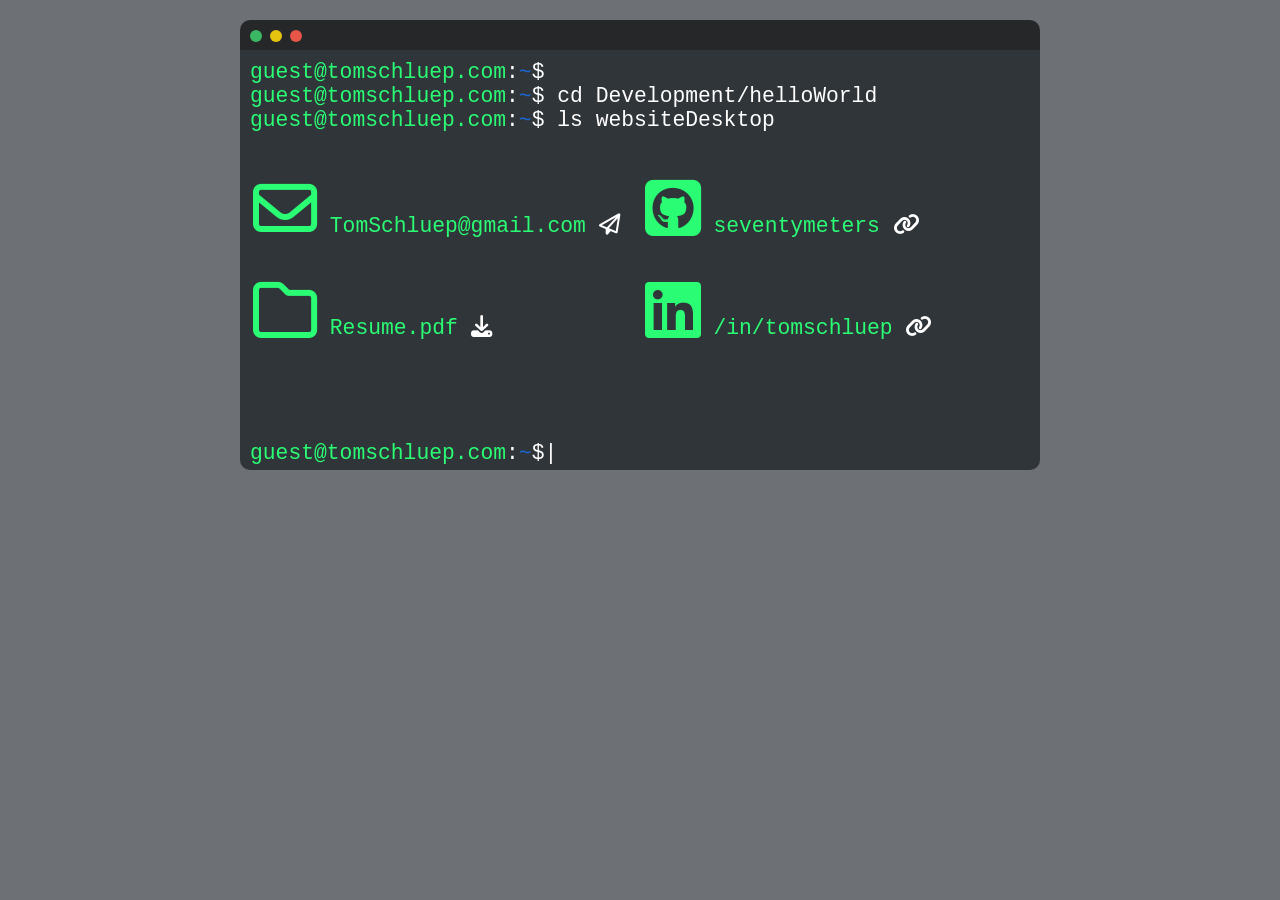
==== index.html @ 7afd0725 "Website 2.0 Some simple front-end code for my personal website.  I may add some animations to the te" ====
<!DOCTYPE html>
<html lang="en" >
<head>
  <meta charset="UTF-8">
  <title>CodePen - siteTerminal</title>
  
<meta name="viewport" content="width=device-width, initial-scale=1"><link rel='stylesheet' href='https://cdnjs.cloudflare.com/ajax/libs/font-awesome/6.2.1/css/all.min.css'><link rel="stylesheet" href="./style.css">

</head>
<body>
<!-- partial:index.partial.html -->
<div id="wrapper">
  <div class="terminal-window">
    <header>
      <div class="button green"></div>
      <div class="button yellow"></div>
      <div class="button red"></div>
      <span class="greeting" style="color:white"> TomSchluep.com </span>
    </header>
    <section class="terminal">
      <div class="history">
      </div>
      guest<span class="smallprompt">@tomschluep.com</span><span style="color:white">:</span><span style="color:#1967d2">~</span><span style="color:white">$&nbsp;</span>
      <br>
      guest<span class="smallprompt">@tomschluep.com</span><span style="color:white">:</span><span style="color:#1967d2">~</span><span style="color:white">$&nbsp;<span class="desktopDir">cd Development/helloWorld</span><span class="mobileDir">cd Dev/Hello</span></span>
      <br>
      guest<span class="smallprompt">@tomschluep.com</span><span style="color:white">:</span><span style="color:#1967d2">~</span><span style="color:white">$&nbsp;<span class="desktopDir2">ls websiteDesktop</span><span class="mobileDir2">ls siteMobile</span></span>
      <br>
      <br>
      <table class="table">
        <tr class="foo">
          <td><span class="emailbutton"><a href="mailto:tomschluep@gmail.com?subject=Hi%20Tom!" target="_blank"><i class="fa-regular fa-envelope fa-3x"></i></a></span><span class="address">&nbsp;TomSchluep@gmail.com <i class="fa-regular fa-paper-plane"></i></span><span class="EmailMe">&nbsp;Click here to email me </span></td>
          <td class="githubHover"><a href="https://github.com/seventymeters" target="_blank"><i class="fa-brands fa-square-github fa-3x"></i>&nbsp;seventymeters <i class="fa-solid fa-link"></i></a></td>
        </tr>
        <tr class="boo">
          <td class="resumeHover"><a href="https://app.box.com/file/1125163243435?s=ha169jmki8wy6irb2on1g2de7t2uavo7" target="_blank"><i class="fa-regular fa-folder fa-3x"></i>&nbsp;Resume.pdf <i class="fa-solid fa-download"></i></a></td>
          <td class="linkedinHover"><a href="https://linkedin.com/in/tomschluep" target="_blank"><i class="fa-brands fa-linkedin fa-3x"></i>&nbsp;/in/tomschluep <i class="fa-solid fa-link"></i></a> </td>
        </tr>
      </table>
      <div class="bottomPrompt">guest<span class="smallprompt">@tomschluep.com</span><span style="color:white">:</span><span style="color:#1967d2">~</span><span style="color:white">$</span><span style="color:white" class="blinker">|</span>
      </div>
      <span class="prompt"></span><br>

    </section>
  </div>
</div>
</div>
<!-- partial -->
  <script src='//cdnjs.cloudflare.com/ajax/libs/jquery/2.1.3/jquery.min.js'></script>
</body>
</html>
---- style.css ----
#wrapper {
  margin-top: 20px;
}

.greeting {
  display: none;
}

body {
  background: #6d7074;
}

.terminal-window {
  text-align: left;
  width: 800px;
  height: 450px;
  border-radius: 10px;
  margin: auto;
  position: relative;
  overflow: hidden;
}

.terminal-window header {
  background: #252728;
  height: 30px;
  border-radius: 8px 8px 0 0;
  padding-left: 10px;
}

.terminal-window header .button {
  width: 12px;
  height: 12px;
  margin: 10px 4px 0 0;
  display: inline-block;
  border-radius: 8px;
}

.terminal-window header .button.green {
  background: #3bb662;
}

.terminal-window header .button.yellow {
  background: #e5c30f;
}

.terminal-window header .button.red {
  background: #e75448;
}

.terminal-window section.terminal {
  color: #2afc74;
  font-family: Menlo, Monaco, "Consolas", "Courier New", "Courier";
  font-size: 16pt;
  background: #30353a;
  padding: 10px;
  box-sizing: border-box;
  position: absolute;
  width: 100%;
  top: 30px;
  bottom: 0;
  overflow: auto;
}

.terminal {
  min-width: 380px;
}

a {
  color: inherit;
  text-decoration: none;
}

.desktopDir,
.desktopDir2 {
  display: inline;
}

.mobileDir,
.mobileDir2 {
  display: none;
}

.table {
  width: 90%;
}

tr {
  height: 100px;
  position: relative;
}

.fa-link,
.fa-download,
.fa-paper-plane {
  color: white;
}

.emailbutton ~ .EmailMe {
  display: none;
}

.emailbutton:hover {
  color: white;
}

.emailbutton:hover ~ .address {
  display: none;
}

.emailbutton:hover ~ .EmailMe {
  display: inline;
}

.githubHover:hover {
  color: white;
}

.resumeHover:hover {
  color: white;
}

.linkedinHover:hover {
  color: white;
}

.bottomPrompt {
  position: absolute;
  bottom: 0;
  padding-bottom: 5px;
}

.blinker {
  animation: blinker 1s linear infinite;
}

@keyframes blinker {
  50% {
    opacity: 0;
  }
}
/* mobile styling */
@media (max-width: 800px) {
  .greeting {
    display: inline;
  }

  .terminal-window {
    width: 80vw;
    min-width: 80px;
    height: 500px;
  }

  .smallprompt {
    display: none;
  }

  .desktopDir,
.desktopDir2 {
    display: none;
  }

  .mobileDir,
.mobileDir2 {
    display: inline;
  }

  .foo,
.boo {
    font-size: 80%;
  }

  .table {
    column-gap: 20px;
    row-gap: 20px;
  }

  .table td {
    margin: 0 0 25px 0;
  }

  .table tr {
    margin: 0 0 50px 0;
  }

  tr {
    display: flex;
    flex-direction: column;
  }
}
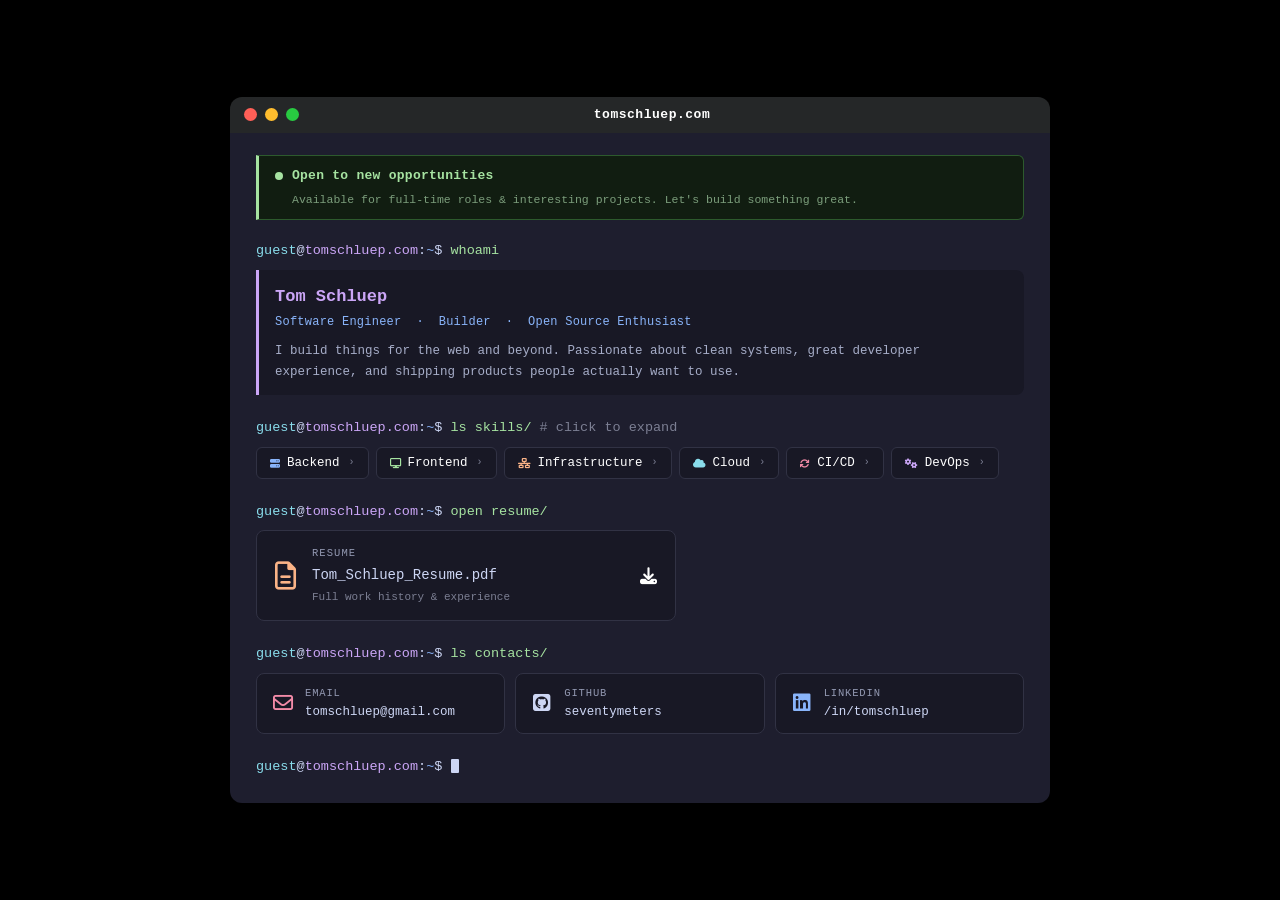
==== commit 76903176: "Website 2.0 - terminal redesign with skills, resume, contacts, and hire me toggle" ====
--- a/index.html
+++ b/index.html
@@ -1,51 +1,233 @@
 <!DOCTYPE html>
-<html lang="en" >
+<html lang="en">
 <head>
   <meta charset="UTF-8">
-  <title>CodePen - siteTerminal</title>
-  
-<meta name="viewport" content="width=device-width, initial-scale=1"><link rel='stylesheet' href='https://cdnjs.cloudflare.com/ajax/libs/font-awesome/6.2.1/css/all.min.css'><link rel="stylesheet" href="./style.css">
-
+  <meta name="viewport" content="width=device-width, initial-scale=1.0">
+  <title>tomschluep.com</title>
+  <link rel="stylesheet" href="https://cdnjs.cloudflare.com/ajax/libs/font-awesome/6.2.1/css/all.min.css">
+  <link rel="stylesheet" href="./style.css">
 </head>
 <body>
-<!-- partial:index.partial.html -->
-<div id="wrapper">
-  <div class="terminal-window">
-    <header>
-      <div class="button green"></div>
-      <div class="button yellow"></div>
-      <div class="button red"></div>
-      <span class="greeting" style="color:white"> TomSchluep.com </span>
-    </header>
-    <section class="terminal">
-      <div class="history">
-      </div>
-      guest<span class="smallprompt">@tomschluep.com</span><span style="color:white">:</span><span style="color:#1967d2">~</span><span style="color:white">$&nbsp;</span>
-      <br>
-      guest<span class="smallprompt">@tomschluep.com</span><span style="color:white">:</span><span style="color:#1967d2">~</span><span style="color:white">$&nbsp;<span class="desktopDir">cd Development/helloWorld</span><span class="mobileDir">cd Dev/Hello</span></span>
-      <br>
-      guest<span class="smallprompt">@tomschluep.com</span><span style="color:white">:</span><span style="color:#1967d2">~</span><span style="color:white">$&nbsp;<span class="desktopDir2">ls websiteDesktop</span><span class="mobileDir2">ls siteMobile</span></span>
-      <br>
-      <br>
-      <table class="table">
-        <tr class="foo">
-          <td><span class="emailbutton"><a href="mailto:tomschluep@gmail.com?subject=Hi%20Tom!" target="_blank"><i class="fa-regular fa-envelope fa-3x"></i></a></span><span class="address">&nbsp;TomSchluep@gmail.com <i class="fa-regular fa-paper-plane"></i></span><span class="EmailMe">&nbsp;Click here to email me </span></td>
-          <td class="githubHover"><a href="https://github.com/seventymeters" target="_blank"><i class="fa-brands fa-square-github fa-3x"></i>&nbsp;seventymeters <i class="fa-solid fa-link"></i></a></td>
-        </tr>
-        <tr class="boo">
-          <td class="resumeHover"><a href="https://app.box.com/file/1125163243435?s=ha169jmki8wy6irb2on1g2de7t2uavo7" target="_blank"><i class="fa-regular fa-folder fa-3x"></i>&nbsp;Resume.pdf <i class="fa-solid fa-download"></i></a></td>
-          <td class="linkedinHover"><a href="https://linkedin.com/in/tomschluep" target="_blank"><i class="fa-brands fa-linkedin fa-3x"></i>&nbsp;/in/tomschluep <i class="fa-solid fa-link"></i></a> </td>
-        </tr>
-      </table>
-      <div class="bottomPrompt">guest<span class="smallprompt">@tomschluep.com</span><span style="color:white">:</span><span style="color:#1967d2">~</span><span style="color:white">$</span><span style="color:white" class="blinker">|</span>
-      </div>
-      <span class="prompt"></span><br>
-
-    </section>
+
+<div class="terminal-window">
+  <div class="titlebar">
+    <div class="dot red"></div>
+    <div class="dot yellow"></div>
+    <div class="dot green"></div>
+    <div class="titlebar-text">tomschluep.com</div>
+  </div>
+
+  <div class="terminal-body">
+
+    <!-- hire me banner -->
+    <div class="hire-banner" id="hireBadge">
+      <div class="hire-banner-top">
+        <span class="hire-dot"></span>
+        <span class="hire-title">Open to new opportunities</span>
+      </div>
+      <div class="hire-banner-sub">Available for full-time roles &amp; interesting projects. Let's build something great.</div>
+    </div>
+
+    <!-- whoami -->
+    <div class="section">
+      <div class="prompt-line">
+        <span class="u">guest</span><span class="prompt-host">@<span class="h">tomschluep.com</span></span>:<span class="p">~</span>$ <span class="cmd">whoami</span>
+      </div>
+      <div class="bio-block">
+        <div class="bio-name">Tom Schluep</div>
+        <div class="bio-role">Software Engineer &nbsp;·&nbsp; Builder &nbsp;·&nbsp; Open Source Enthusiast</div>
+        <div class="bio-desc">I build things for the web and beyond. Passionate about clean systems, great developer experience, and shipping products people actually want to use.</div>
+      </div>
+    </div>
+
+    <!-- skills -->
+    <div class="section">
+      <div class="prompt-line">
+        <span class="u">guest</span><span class="prompt-host">@<span class="h">tomschluep.com</span></span>:<span class="p">~</span>$ <span class="cmd">ls skills/</span> <span class="cmt"># click to expand</span>
+      </div>
+      <div class="skill-categories">
+        <div class="skill-cat" data-cat="backend" onclick="toggle(this)">
+          <i class="fa-solid fa-server cat-icon" style="color:#89b4fa"></i> Backend <span class="arrow">›</span>
+        </div>
+        <div class="skill-cat" data-cat="frontend" onclick="toggle(this)">
+          <i class="fa-solid fa-display cat-icon" style="color:#a6e3a1"></i> Frontend <span class="arrow">›</span>
+        </div>
+        <div class="skill-cat" data-cat="infra" onclick="toggle(this)">
+          <i class="fa-solid fa-network-wired cat-icon" style="color:#fab387"></i> Infrastructure <span class="arrow">›</span>
+        </div>
+        <div class="skill-cat" data-cat="cloud" onclick="toggle(this)">
+          <i class="fa-solid fa-cloud cat-icon" style="color:#89dceb"></i> Cloud <span class="arrow">›</span>
+        </div>
+        <div class="skill-cat" data-cat="cicd" onclick="toggle(this)">
+          <i class="fa-solid fa-arrows-rotate cat-icon" style="color:#f38ba8"></i> CI/CD <span class="arrow">›</span>
+        </div>
+        <div class="skill-cat" data-cat="devops" onclick="toggle(this)">
+          <i class="fa-solid fa-gears cat-icon" style="color:#cba6f7"></i> DevOps <span class="arrow">›</span>
+        </div>
+      </div>
+
+      <div class="skill-detail" id="detail-backend">
+        <div class="detail-label">Backend Engineering</div>
+        <div class="skill-tags">
+          <span class="skill-tag">Node.js</span>
+          <span class="skill-tag">Python</span>
+          <span class="skill-tag">REST APIs</span>
+          <span class="skill-tag">GraphQL</span>
+          <span class="skill-tag">PostgreSQL</span>
+          <span class="skill-tag">MySQL</span>
+          <span class="skill-tag">Redis</span>
+          <span class="skill-tag">RabbitMQ</span>
+          <span class="skill-tag">Express</span>
+          <span class="skill-tag">FastAPI</span>
+          <span class="skill-tag">Microservices</span>
+        </div>
+      </div>
+      <div class="skill-detail" id="detail-frontend">
+        <div class="detail-label">Frontend</div>
+        <div class="skill-tags">
+          <span class="skill-tag">React</span>
+          <span class="skill-tag">TypeScript</span>
+          <span class="skill-tag">JavaScript</span>
+          <span class="skill-tag">HTML / CSS</span>
+          <span class="skill-tag">Tailwind</span>
+          <span class="skill-tag">Next.js</span>
+          <span class="skill-tag">Vite</span>
+          <span class="skill-tag">Webpack</span>
+        </div>
+      </div>
+      <div class="skill-detail" id="detail-infra">
+        <div class="detail-label">Infrastructure</div>
+        <div class="skill-tags">
+          <span class="skill-tag">Ansible</span>
+          <span class="skill-tag">SaltStack</span>
+          <span class="skill-tag">Terraform</span>
+          <span class="skill-tag">Nginx</span>
+          <span class="skill-tag">HAProxy</span>
+          <span class="skill-tag">Linux</span>
+          <span class="skill-tag">Bash</span>
+          <span class="skill-tag">Networking</span>
+          <span class="skill-tag">DNS</span>
+          <span class="skill-tag">TLS / PKI</span>
+        </div>
+      </div>
+      <div class="skill-detail" id="detail-cloud">
+        <div class="detail-label">Cloud</div>
+        <div class="skill-tags">
+          <span class="skill-tag">AWS</span>
+          <span class="skill-tag">EC2 / ECS</span>
+          <span class="skill-tag">S3</span>
+          <span class="skill-tag">Lambda</span>
+          <span class="skill-tag">RDS</span>
+          <span class="skill-tag">CloudFront</span>
+          <span class="skill-tag">IAM</span>
+          <span class="skill-tag">GCP</span>
+          <span class="skill-tag">Cloudflare</span>
+        </div>
+      </div>
+      <div class="skill-detail" id="detail-cicd">
+        <div class="detail-label">CI / CD</div>
+        <div class="skill-tags">
+          <span class="skill-tag">GitHub Actions</span>
+          <span class="skill-tag">Jenkins</span>
+          <span class="skill-tag">CircleCI</span>
+          <span class="skill-tag">ArgoCD</span>
+          <span class="skill-tag">Helm</span>
+          <span class="skill-tag">Semantic Release</span>
+          <span class="skill-tag">GitOps</span>
+        </div>
+      </div>
+      <div class="skill-detail" id="detail-devops">
+        <div class="detail-label">DevOps &amp; Observability</div>
+        <div class="skill-tags">
+          <span class="skill-tag">Docker</span>
+          <span class="skill-tag">Kubernetes</span>
+          <span class="skill-tag">Prometheus</span>
+          <span class="skill-tag">Grafana</span>
+          <span class="skill-tag">ELK Stack</span>
+          <span class="skill-tag">Datadog</span>
+          <span class="skill-tag">PagerDuty</span>
+          <span class="skill-tag">Git</span>
+        </div>
+      </div>
+    </div>
+
+    <!-- resume -->
+    <div class="section">
+      <div class="prompt-line">
+        <span class="u">guest</span><span class="prompt-host">@<span class="h">tomschluep.com</span></span>:<span class="p">~</span>$ <span class="cmd">open resume/</span>
+      </div>
+      <a class="resume-card" id="resumeCard" href="https://app.box.com/file/1125163243435?s=ha169jmki8wy6irb2on1g2de7t2uavo7" target="_blank">
+        <i class="fa-regular fa-file-lines"></i>
+        <div class="resume-text">
+          <div class="rc-label">Resume</div>
+          <div class="rc-name">Tom_Schluep_Resume.pdf</div>
+          <div class="rc-sub">Full work history &amp; experience</div>
+        </div>
+        <i class="fa-solid fa-download dl-icon"></i>
+      </a>
+    </div>
+
+    <!-- contacts -->
+    <div class="section">
+      <div class="prompt-line">
+        <span class="u">guest</span><span class="prompt-host">@<span class="h">tomschluep.com</span></span>:<span class="p">~</span>$ <span class="cmd">ls contacts/</span>
+      </div>
+      <div class="links-row">
+        <a class="link-card email" href="mailto:tomschluep@gmail.com?subject=Hi%20Tom!">
+          <i class="fa-regular fa-envelope"></i>
+          <div>
+            <div class="lc-label">Email</div>
+            <div class="lc-value">tomschluep@gmail.com</div>
+          </div>
+        </a>
+        <a class="link-card github" href="https://github.com/seventymeters" target="_blank">
+          <i class="fa-brands fa-square-github"></i>
+          <div>
+            <div class="lc-label">GitHub</div>
+            <div class="lc-value">seventymeters</div>
+          </div>
+        </a>
+        <a class="link-card linkedin" href="https://linkedin.com/in/tomschluep" target="_blank">
+          <i class="fa-brands fa-linkedin"></i>
+          <div>
+            <div class="lc-label">LinkedIn</div>
+            <div class="lc-value">/in/tomschluep</div>
+          </div>
+        </a>
+      </div>
+    </div>
+
+    <!-- blinking prompt -->
+    <div class="prompt-line last-prompt">
+      <span class="u">guest</span><span class="prompt-host">@<span class="h">tomschluep.com</span></span>:<span class="p">~</span>$ <span class="cursor"></span>
+    </div>
+
   </div>
 </div>
-</div>
-<!-- partial -->
-  <script src='//cdnjs.cloudflare.com/ajax/libs/jquery/2.1.3/jquery.min.js'></script>
+
+<script>
+  // ── Hire me toggle ──────────────────────────────────────────
+  // Set to true when actively looking for work, false to hide.
+  var HIRE_ME = true;
+  // ────────────────────────────────────────────────────────────
+
+  if (HIRE_ME) {
+    document.getElementById('hireBadge').classList.add('visible');
+    document.getElementById('resumeCard').classList.add('hire-glow');
+  }
+
+  function toggle(el) {
+    var cat = el.dataset.cat;
+    var detail = document.getElementById('detail-' + cat);
+    var isActive = el.classList.contains('active');
+    document.querySelectorAll('.skill-cat').forEach(function(c) { c.classList.remove('active'); });
+    document.querySelectorAll('.skill-detail').forEach(function(d) { d.classList.remove('visible'); });
+    if (!isActive) {
+      el.classList.add('active');
+      detail.classList.add('visible');
+    }
+  }
+</script>
+
 </body>
 </html>
--- a/style.css
+++ b/style.css
@@ -1,189 +1,434 @@
-#wrapper {
-  margin-top: 20px;
-}
-
-.greeting {
+* {
+  box-sizing: border-box;
+  margin: 0;
+  padding: 0;
+}
+
+body {
+  background: #000000;
+  font-family: 'Menlo', 'Monaco', 'Consolas', 'Courier New', monospace;
+  min-height: 100vh;
+  display: flex;
+  align-items: center;
+  justify-content: center;
+  padding: 24px 16px;
+}
+
+a {
+  text-decoration: none;
+  color: inherit;
+}
+
+/* ── Terminal window ── */
+.terminal-window {
+  width: 820px;
+  max-width: 100%;
+  border-radius: 12px;
+  overflow: hidden;
+  box-shadow: 0 40px 120px rgba(0, 0, 0, 0.9), 0 0 60px rgba(0, 0, 0, 0.7);
+}
+
+/* ── Titlebar ── */
+.titlebar {
+  background: #252728;
+  height: 36px;
+  display: flex;
+  align-items: center;
+  padding: 0 14px;
+  gap: 8px;
+}
+
+.dot {
+  width: 13px;
+  height: 13px;
+  border-radius: 50%;
+}
+.dot.red    { background: #ff5f57; }
+.dot.yellow { background: #ffbd2e; }
+.dot.green  { background: #28ca41; }
+
+.titlebar-text {
+  flex: 1;
+  text-align: center;
+  color: #ffffff;
+  font-size: 13px;
+  font-weight: 600;
+  letter-spacing: 0.04em;
+  margin-right: 39px; /* balance the dots */
+}
+
+/* ── Terminal body ── */
+.terminal-body {
+  background: #1e1e2e;
+  padding: 22px 26px 26px;
+  color: #cdd6f4;
+  font-size: 13.5px;
+  line-height: 1.6;
+}
+
+/* ── Sections ── */
+.section {
+  margin-bottom: 22px;
+}
+
+/* ── Prompt line ── */
+.prompt-line {
+  margin-bottom: 8px;
+  user-select: none;
+  white-space: nowrap;
+  overflow: hidden;
+  text-overflow: ellipsis;
+}
+
+.last-prompt {
+  margin-bottom: 0;
+}
+
+.u   { color: #89dceb; }
+.h   { color: #cba6f7; }
+.p   { color: #89b4fa; }
+.cmd { color: #a6e3a1; }
+.cmt { color: #7c7f93; }
+
+/* ── Bio block ── */
+.bio-block {
+  background: #181825;
+  border-left: 3px solid #cba6f7;
+  padding: 13px 16px;
+  border-radius: 0 8px 8px 0;
+}
+
+.bio-name {
+  color: #cba6f7;
+  font-size: 17px;
+  font-weight: bold;
+  margin-bottom: 3px;
+}
+
+.bio-role {
+  color: #89b4fa;
+  font-size: 12px;
+  margin-bottom: 9px;
+  letter-spacing: 0.02em;
+}
+
+.bio-desc {
+  color: #a6adc8;
+  font-size: 12.5px;
+  line-height: 1.65;
+}
+
+/* ── Skill categories ── */
+.skill-categories {
+  display: flex;
+  flex-wrap: wrap;
+  gap: 7px;
+}
+
+.skill-cat {
+  background: #181825;
+  border: 1px solid #313244;
+  color: #ffffff;
+  padding: 5px 13px;
+  border-radius: 6px;
+  font-size: 12.5px;
+  cursor: pointer;
+  display: flex;
+  align-items: center;
+  gap: 7px;
+  transition: background 0.15s, border-color 0.15s, color 0.15s;
+  user-select: none;
+}
+
+.skill-cat:hover,
+.skill-cat.active {
+  background: #2a2a3e;
+  border-color: #cba6f7;
+  color: #f5c2e7;
+}
+
+.cat-icon {
+  font-size: 10px;
+}
+
+.arrow {
+  font-size: 10px;
+  color: #7c7f93;
+  transition: transform 0.2s;
+  margin-left: 2px;
+}
+
+.skill-cat.active .arrow {
+  transform: rotate(90deg);
+  color: #f5c2e7;
+}
+
+/* ── Skill detail panel ── */
+.skill-detail {
   display: none;
-}
-
-body {
-  background: #6d7074;
-}
-
-.terminal-window {
-  text-align: left;
-  width: 800px;
-  height: 450px;
-  border-radius: 10px;
-  margin: auto;
-  position: relative;
-  overflow: hidden;
-}
-
-.terminal-window header {
-  background: #252728;
-  height: 30px;
-  border-radius: 8px 8px 0 0;
-  padding-left: 10px;
-}
-
-.terminal-window header .button {
-  width: 12px;
-  height: 12px;
-  margin: 10px 4px 0 0;
+  margin-top: 10px;
+  background: #181825;
+  border: 1px solid #313244;
+  border-radius: 8px;
+  padding: 13px 15px;
+  animation: fadeIn 0.15s ease;
+}
+
+.skill-detail.visible {
+  display: block;
+}
+
+@keyframes fadeIn {
+  from { opacity: 0; transform: translateY(-3px); }
+  to   { opacity: 1; transform: translateY(0); }
+}
+
+.detail-label {
+  font-size: 10.5px;
+  text-transform: uppercase;
+  letter-spacing: 0.12em;
+  color: #9399b2;
+  margin-bottom: 9px;
+}
+
+.skill-tags {
+  display: flex;
+  flex-wrap: wrap;
+  gap: 6px;
+}
+
+.skill-tag {
+  background: #313244;
+  color: #a6e3a1;
+  border: 1px solid #45475a;
+  padding: 3px 10px;
+  border-radius: 4px;
+  font-size: 11.5px;
+}
+
+/* ── Hire me banner ── */
+.hire-banner {
+  display: none;
+  background: #111d11;
+  border: 1px solid #2d5a2d;
+  border-left: 3px solid #a6e3a1;
+  border-radius: 0 6px 6px 0;
+  padding: 10px 16px;
+  margin-bottom: 20px;
+}
+
+.hire-banner.visible {
+  display: block;
+}
+
+.hire-banner-top {
+  display: flex;
+  align-items: center;
+  gap: 9px;
+  margin-bottom: 4px;
+}
+
+.hire-title {
+  color: #a6e3a1;
+  font-size: 13px;
+  font-weight: bold;
+  letter-spacing: 0.02em;
+}
+
+.hire-banner-sub {
+  color: #7c9e7c;
+  font-size: 11.5px;
+  padding-left: 17px;
+}
+
+.hire-dot {
+  width: 8px;
+  height: 8px;
+  border-radius: 50%;
+  background: #a6e3a1;
+  flex-shrink: 0;
+  animation: pulse 2s ease-in-out infinite;
+}
+
+@keyframes pulse {
+  0%, 100% { opacity: 1; box-shadow: 0 0 0 0 rgba(166, 227, 161, 0.5); }
+  50%       { opacity: 0.8; box-shadow: 0 0 0 5px rgba(166, 227, 161, 0); }
+}
+
+.resume-card.hire-glow {
+  animation: resumePulse 2.5s ease-in-out infinite;
+}
+
+@keyframes resumePulse {
+  0%, 100% { border-color: #313244; box-shadow: none; }
+  50%       { border-color: #a6e3a1; box-shadow: 0 0 14px rgba(166, 227, 161, 0.15); }
+}
+
+/* ── Resume card ── */
+.resume-card {
+  display: flex;
+  align-items: center;
+  gap: 16px;
+  background: #181825;
+  border: 1px solid #313244;
+  border-radius: 8px;
+  padding: 14px 18px;
+  color: #cdd6f4;
+  transition: border-color 0.15s, background 0.15s, transform 0.1s;
+  max-width: 420px;
+}
+
+.resume-card:hover {
+  border-color: #fab387;
+  background: #211e1a;
+  transform: translateY(-2px);
+}
+
+.resume-card > .fa-file-lines {
+  font-size: 28px;
+  color: #fab387;
+  flex-shrink: 0;
+}
+
+.rc-label {
+  font-size: 10.5px;
+  color: #9399b2;
+  text-transform: uppercase;
+  letter-spacing: 0.1em;
+  margin-bottom: 2px;
+}
+
+.rc-name {
+  font-size: 14px;
+  color: #cdd6f4;
+}
+
+.rc-sub {
+  font-size: 11px;
+  color: #7c7f93;
+  margin-top: 2px;
+}
+
+.dl-icon {
+  margin-left: auto;
+  color: #ffffff;
+  font-size: 17px;
+  flex-shrink: 0;
+}
+
+.resume-card:hover .dl-icon {
+  color: #fab387;
+}
+
+/* ── Contact links ── */
+.links-row {
+  display: flex;
+  flex-wrap: wrap;
+  gap: 10px;
+}
+
+.link-card {
+  flex: 1;
+  min-width: 180px;
+  background: #181825;
+  border: 1px solid #313244;
+  border-radius: 8px;
+  padding: 11px 15px;
+  display: flex;
+  align-items: center;
+  gap: 11px;
+  color: #cdd6f4;
+  transition: border-color 0.15s, background 0.15s, transform 0.1s;
+}
+
+.link-card:hover {
+  border-color: #cba6f7;
+  background: #1e1e2e;
+  transform: translateY(-2px);
+}
+
+.link-card i {
+  font-size: 20px;
+  width: 22px;
+  text-align: center;
+  flex-shrink: 0;
+}
+
+.lc-label {
+  font-size: 10.5px;
+  color: #9399b2;
+  text-transform: uppercase;
+  letter-spacing: 0.08em;
+}
+
+.lc-value {
+  font-size: 12.5px;
+  color: #cdd6f4;
+}
+
+.link-card.email    i { color: #f38ba8; }
+.link-card.github   i { color: #cdd6f4; }
+.link-card.linkedin i { color: #89b4fa; }
+
+/* ── Blinking cursor ── */
+.cursor {
   display: inline-block;
-  border-radius: 8px;
-}
-
-.terminal-window header .button.green {
-  background: #3bb662;
-}
-
-.terminal-window header .button.yellow {
-  background: #e5c30f;
-}
-
-.terminal-window header .button.red {
-  background: #e75448;
-}
-
-.terminal-window section.terminal {
-  color: #2afc74;
-  font-family: Menlo, Monaco, "Consolas", "Courier New", "Courier";
-  font-size: 16pt;
-  background: #30353a;
-  padding: 10px;
-  box-sizing: border-box;
-  position: absolute;
-  width: 100%;
-  top: 30px;
-  bottom: 0;
-  overflow: auto;
-}
-
-.terminal {
-  min-width: 380px;
-}
-
-a {
-  color: inherit;
-  text-decoration: none;
-}
-
-.desktopDir,
-.desktopDir2 {
-  display: inline;
-}
-
-.mobileDir,
-.mobileDir2 {
-  display: none;
-}
-
-.table {
-  width: 90%;
-}
-
-tr {
-  height: 100px;
-  position: relative;
-}
-
-.fa-link,
-.fa-download,
-.fa-paper-plane {
-  color: white;
-}
-
-.emailbutton ~ .EmailMe {
-  display: none;
-}
-
-.emailbutton:hover {
-  color: white;
-}
-
-.emailbutton:hover ~ .address {
-  display: none;
-}
-
-.emailbutton:hover ~ .EmailMe {
-  display: inline;
-}
-
-.githubHover:hover {
-  color: white;
-}
-
-.resumeHover:hover {
-  color: white;
-}
-
-.linkedinHover:hover {
-  color: white;
-}
-
-.bottomPrompt {
-  position: absolute;
-  bottom: 0;
-  padding-bottom: 5px;
-}
-
-.blinker {
-  animation: blinker 1s linear infinite;
-}
-
-@keyframes blinker {
-  50% {
-    opacity: 0;
-  }
-}
-/* mobile styling */
-@media (max-width: 800px) {
-  .greeting {
-    display: inline;
-  }
-
-  .terminal-window {
-    width: 80vw;
-    min-width: 80px;
-    height: 500px;
-  }
-
-  .smallprompt {
+  width: 8px;
+  height: 14px;
+  background: #cdd6f4;
+  vertical-align: middle;
+  animation: blink 1s step-end infinite;
+  margin-left: 1px;
+  border-radius: 1px;
+}
+
+@keyframes blink {
+  50% { opacity: 0; }
+}
+
+/* ── Mobile ── */
+@media (max-width: 600px) {
+  body {
+    align-items: flex-start;
+    padding: 16px 12px;
+  }
+
+  /* Fix 3: don't shrink font — keep it readable */
+  .terminal-body {
+    font-size: 13.5px;
+    padding: 16px;
+  }
+
+  /* Fix 1: hide @host in prompts, leaving just guest:~$ */
+  .prompt-host {
     display: none;
   }
 
-  .desktopDir,
-.desktopDir2 {
+  .titlebar-text {
+    font-size: 11px;
+  }
+
+  /* Fix 2: larger touch targets on skill pills */
+  .skill-cat {
+    padding: 10px 14px;
+    min-height: 44px;
+  }
+
+  /* Fix 5: hide hire banner subtitle, keep headline */
+  .hire-banner-sub {
     display: none;
   }
 
-  .mobileDir,
-.mobileDir2 {
-    display: inline;
-  }
-
-  .foo,
-.boo {
-    font-size: 80%;
-  }
-
-  .table {
-    column-gap: 20px;
-    row-gap: 20px;
-  }
-
-  .table td {
-    margin: 0 0 25px 0;
-  }
-
-  .table tr {
-    margin: 0 0 50px 0;
-  }
-
-  tr {
-    display: flex;
-    flex-direction: column;
-  }
-}+  .resume-card {
+    max-width: 100%;
+  }
+
+  /* Fix 4: contact cards full width on mobile */
+  .link-card {
+    min-width: 100%;
+  }
+
+  .bio-name {
+    font-size: 15px;
+  }
+}
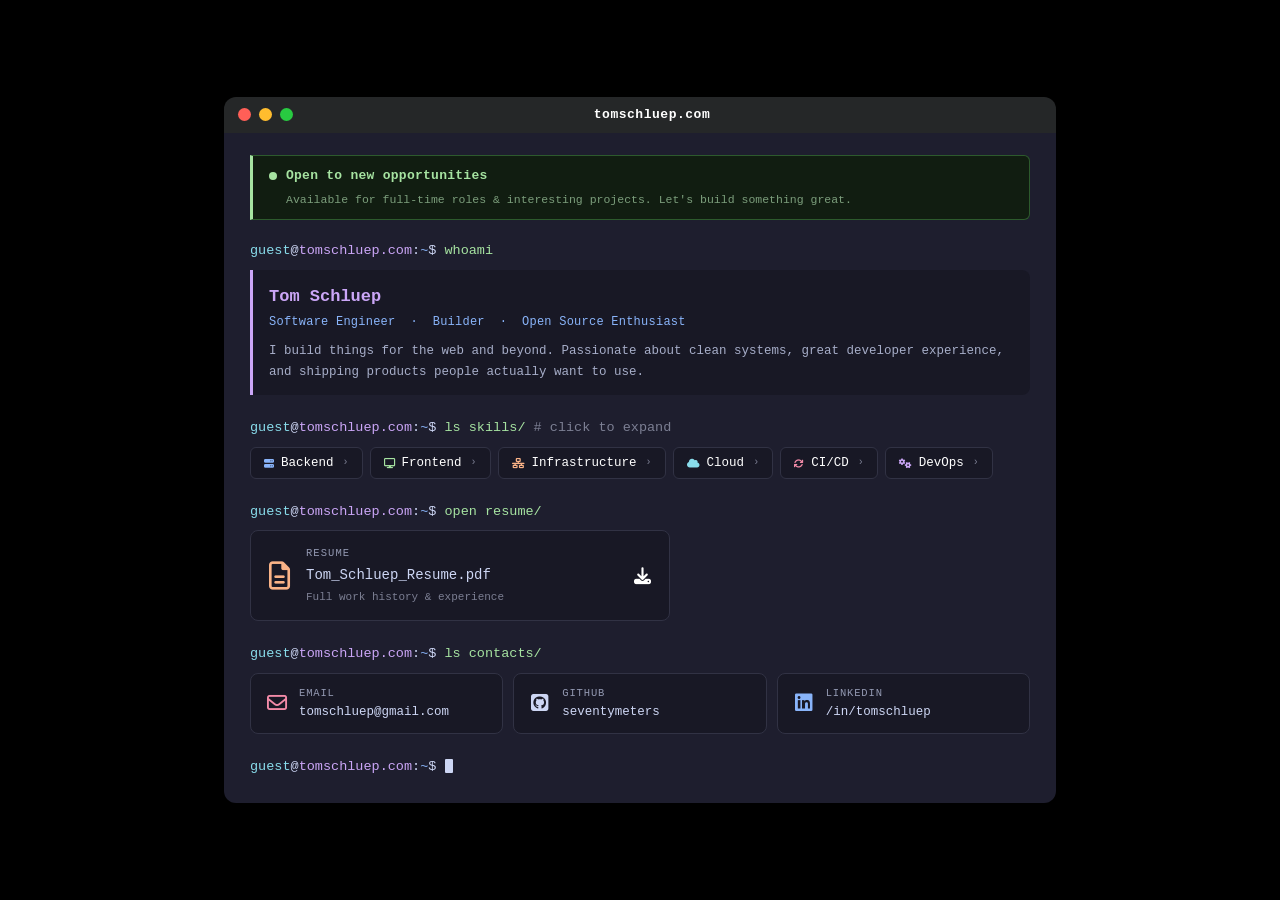
==== commit f3a93746: "Add Easter eggs: Red Bull ASCII art, author meta tag, console.log" ====
--- a/index.html
+++ b/index.html
@@ -1,6 +1,16 @@
 <!DOCTYPE html>
 <html lang="en">
 <head>
+<!--
+  ██████╗ ███████╗██████╗     ██████╗ ██╗   ██╗██╗     ██╗
+  ██╔══██╗██╔════╝██╔══██╗    ██╔══██╗██║   ██║██║     ██║
+  ██████╔╝█████╗  ██║  ██║    ██████╔╝██║   ██║██║     ██║
+  ██╔══██╗██╔══╝  ██║  ██║    ██╔══██╗██║   ██║██║     ██║
+  ██║  ██║███████╗██████╔╝    ██████╔╝╚██████╔╝███████╗███████╗
+  ╚═╝  ╚═╝╚══════╝╚═════╝     ╚═════╝  ╚═════╝ ╚══════╝╚══════╝
+  ~~~~ gives you wiiings ~~~~
+-->
+<meta name="author" content="Tom Schluep — fueled by me, Red Bull, and occasionally an LLM.">
   <meta charset="UTF-8">
   <meta name="viewport" content="width=device-width, initial-scale=1.0">
   <title>tomschluep.com</title>
@@ -206,6 +216,13 @@
 </div>
 
 <script>
+  console.log(
+    '%c hey, if you\'re reading this you\'re probably a developer 👋\n' +
+    '%c check out my project: https://futures.coffee',
+    'color: #a6e3a1; font-size: 14px; font-weight: bold;',
+    'color: #89b4fa; font-size: 12px;'
+  );
+
   // ── Hire me toggle ──────────────────────────────────────────
   // Set to true when actively looking for work, false to hide.
   var HIRE_ME = true;
--- a/style.css
+++ b/style.css
@@ -21,7 +21,7 @@
 
 /* ── Terminal window ── */
 .terminal-window {
-  width: 820px;
+  width: clamp(820px, 65vw, 1300px);
   max-width: 100%;
   border-radius: 12px;
   overflow: hidden;
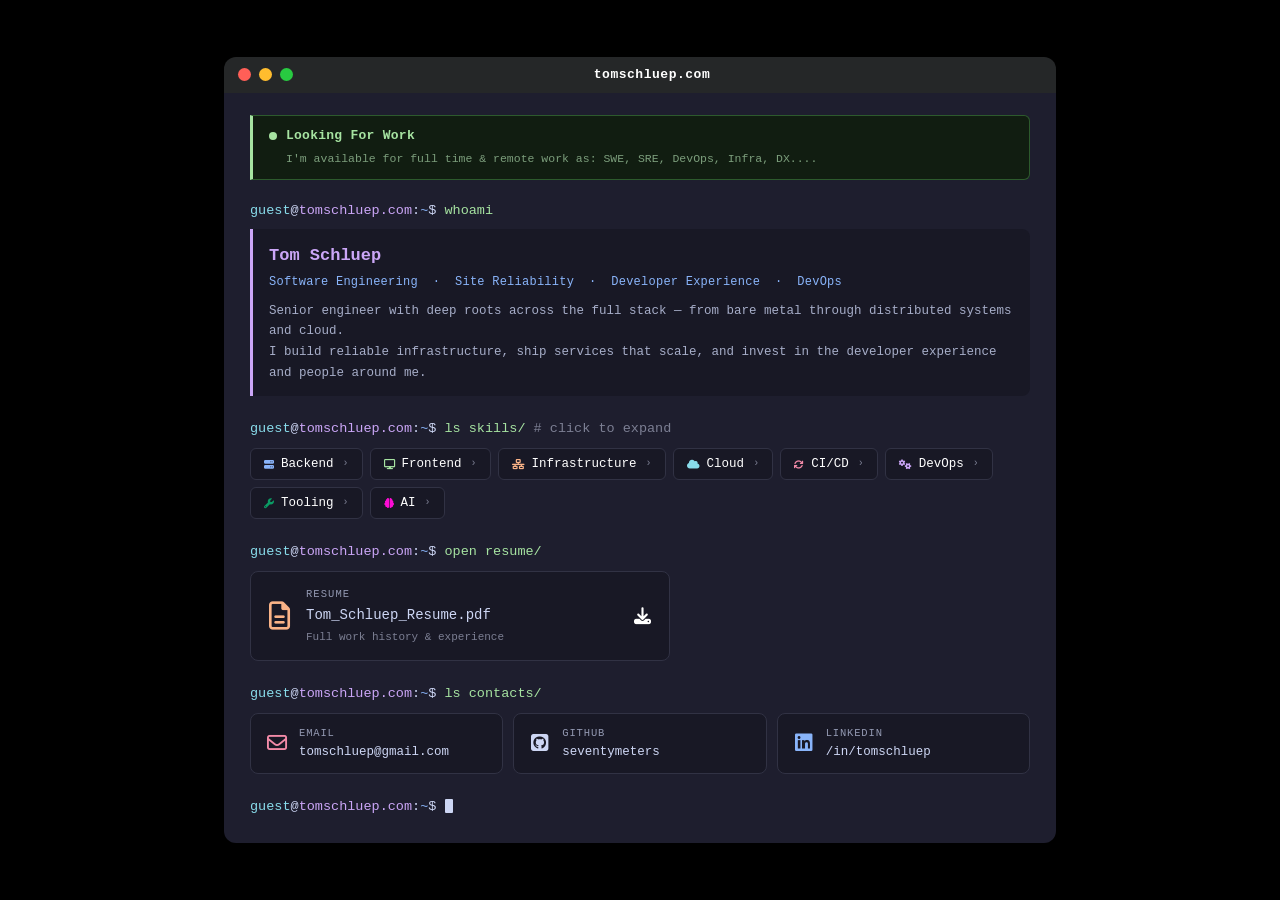
==== commit 42b9800f: "update links, skills, easter eggs" ====
--- a/index.html
+++ b/index.html
@@ -33,9 +33,9 @@
     <div class="hire-banner" id="hireBadge">
       <div class="hire-banner-top">
         <span class="hire-dot"></span>
-        <span class="hire-title">Open to new opportunities</span>
-      </div>
-      <div class="hire-banner-sub">Available for full-time roles &amp; interesting projects. Let's build something great.</div>
+        <span class="hire-title">Looking For Work</span>
+      </div>
+      <div class="hire-banner-sub">I'm available for full time &amp; remote work as: SWE, SRE, DevOps, Infra, DX....</div>
     </div>
 
     <!-- whoami -->
@@ -45,8 +45,9 @@
       </div>
       <div class="bio-block">
         <div class="bio-name">Tom Schluep</div>
-        <div class="bio-role">Software Engineer &nbsp;·&nbsp; Builder &nbsp;·&nbsp; Open Source Enthusiast</div>
-        <div class="bio-desc">I build things for the web and beyond. Passionate about clean systems, great developer experience, and shipping products people actually want to use.</div>
+        <div class="bio-role">Software Engineering &nbsp;·&nbsp; Site Reliability &nbsp;·&nbsp; Developer Experience &nbsp;·&nbsp; DevOps </div>
+        <div class="bio-desc">Senior engineer with deep roots across the full stack — from bare metal through distributed systems and cloud.</div>
+        <div class="bio-desc"> I build reliable infrastructure, ship services that scale, and invest in the developer experience and people around me.</div>
       </div>
     </div>
 
@@ -74,26 +75,30 @@
         <div class="skill-cat" data-cat="devops" onclick="toggle(this)">
           <i class="fa-solid fa-gears cat-icon" style="color:#cba6f7"></i> DevOps <span class="arrow">›</span>
         </div>
+        <div class="skill-cat" data-cat="tooling" onclick="toggle(this)">
+          <i class="fa-solid fa-wrench cat-icon" style="color:#0b9b64"></i> Tooling <span class="arrow">›</span>
+        </div>
+        <div class="skill-cat" data-cat="ai" onclick="toggle(this)">
+          <i class="fa-solid fa-brain cat-icon" style="color:#fc0cd4"></i> AI <span class="arrow">›</span>
+        </div>
       </div>
 
       <div class="skill-detail" id="detail-backend">
         <div class="detail-label">Backend Engineering</div>
         <div class="skill-tags">
+          <span class="skill-tag">Python</span>
           <span class="skill-tag">Node.js</span>
-          <span class="skill-tag">Python</span>
           <span class="skill-tag">REST APIs</span>
-          <span class="skill-tag">GraphQL</span>
-          <span class="skill-tag">PostgreSQL</span>
+          <span class="skill-tag">FastAPI</span>
+          <span class="skill-tag">gRPC/Protobuf</span>
+          <span class="skill-tag">WebSockets</span>
           <span class="skill-tag">MySQL</span>
           <span class="skill-tag">Redis</span>
-          <span class="skill-tag">RabbitMQ</span>
-          <span class="skill-tag">Express</span>
-          <span class="skill-tag">FastAPI</span>
           <span class="skill-tag">Microservices</span>
         </div>
       </div>
       <div class="skill-detail" id="detail-frontend">
-        <div class="detail-label">Frontend</div>
+        <div class="detail-label">Frontend Code</div>
         <div class="skill-tags">
           <span class="skill-tag">React</span>
           <span class="skill-tag">TypeScript</span>
@@ -102,7 +107,6 @@
           <span class="skill-tag">Tailwind</span>
           <span class="skill-tag">Next.js</span>
           <span class="skill-tag">Vite</span>
-          <span class="skill-tag">Webpack</span>
         </div>
       </div>
       <div class="skill-detail" id="detail-infra">
@@ -111,36 +115,44 @@
           <span class="skill-tag">Ansible</span>
           <span class="skill-tag">SaltStack</span>
           <span class="skill-tag">Terraform</span>
+          <span class="skill-tag">Puppet</span>
+          <span class="skill-tag">Chef</span>
           <span class="skill-tag">Nginx</span>
-          <span class="skill-tag">HAProxy</span>
+          <span class="skill-tag">Bash</span>
           <span class="skill-tag">Linux</span>
-          <span class="skill-tag">Bash</span>
+          <span class="skill-tag">MacOS</span>
+          <span class="skill-tag">Windows</span>
           <span class="skill-tag">Networking</span>
           <span class="skill-tag">DNS</span>
           <span class="skill-tag">TLS / PKI</span>
         </div>
       </div>
       <div class="skill-detail" id="detail-cloud">
-        <div class="detail-label">Cloud</div>
+        <div class="detail-label">Cloud Services & Compute</div>
         <div class="skill-tags">
           <span class="skill-tag">AWS</span>
-          <span class="skill-tag">EC2 / ECS</span>
+          <span class="skill-tag">EC2</span>
+          <span class="skill-tag">ECS</span>
+          <span class="skill-tag">Autoscaling</span>
           <span class="skill-tag">S3</span>
           <span class="skill-tag">Lambda</span>
+          <span class="skill-tag">Route 53</span>
+          <span class="skill-tag">VPC / Subnets</span>
           <span class="skill-tag">RDS</span>
-          <span class="skill-tag">CloudFront</span>
+          <span class="skill-tag">Aurora</span>
           <span class="skill-tag">IAM</span>
           <span class="skill-tag">GCP</span>
           <span class="skill-tag">Cloudflare</span>
         </div>
       </div>
       <div class="skill-detail" id="detail-cicd">
-        <div class="detail-label">CI / CD</div>
+        <div class="detail-label">CI / CD & Build Systems</div>
         <div class="skill-tags">
           <span class="skill-tag">GitHub Actions</span>
           <span class="skill-tag">Jenkins</span>
           <span class="skill-tag">CircleCI</span>
-          <span class="skill-tag">ArgoCD</span>
+          <span class="skill-tag">Buildkite</span>
+          <span class="skill-tag">Artifactory</span>
           <span class="skill-tag">Helm</span>
           <span class="skill-tag">Semantic Release</span>
           <span class="skill-tag">GitOps</span>
@@ -149,7 +161,7 @@
       <div class="skill-detail" id="detail-devops">
         <div class="detail-label">DevOps &amp; Observability</div>
         <div class="skill-tags">
-          <span class="skill-tag">Docker</span>
+          <span class="skill-tag">Docker & Containers</span>
           <span class="skill-tag">Kubernetes</span>
           <span class="skill-tag">Prometheus</span>
           <span class="skill-tag">Grafana</span>
@@ -159,6 +171,30 @@
           <span class="skill-tag">Git</span>
         </div>
       </div>
+    <div class="skill-detail" id="detail-tooling">
+        <div class="detail-label">Tooling, DevEx, Etc...</div>
+        <div class="skill-tags">
+          <span class="skill-tag">Make</span>
+          <span class="skill-tag">Maven</span>
+          <span class="skill-tag">pip / pipx</span>
+          <span class="skill-tag">poetry</span>
+          <span class="skill-tag">npm</span>
+          <span class="skill-tag">virtualenv</span>
+          <span class="skill-tag">hermit</span>
+          <span class="skill-tag">Homebrew</span>
+          <span class="skill-tag">Notion</span>
+          <span class="skill-tag">Confluence</span>
+          <span class="skill-tag">JSON</span>
+          <span class="skill-tag">YAML</span>
+        </div>
+      </div>
+    <div class="skill-detail" id="detail-ai">
+        <div class="detail-label">AI stuff</div>
+        <div class="skill-tags">
+          <span class="skill-tag">MCP Servers</span>
+          <span class="skill-tag">Claude Skills</span>
+        </div>
+     </div>
     </div>
 
     <!-- resume -->
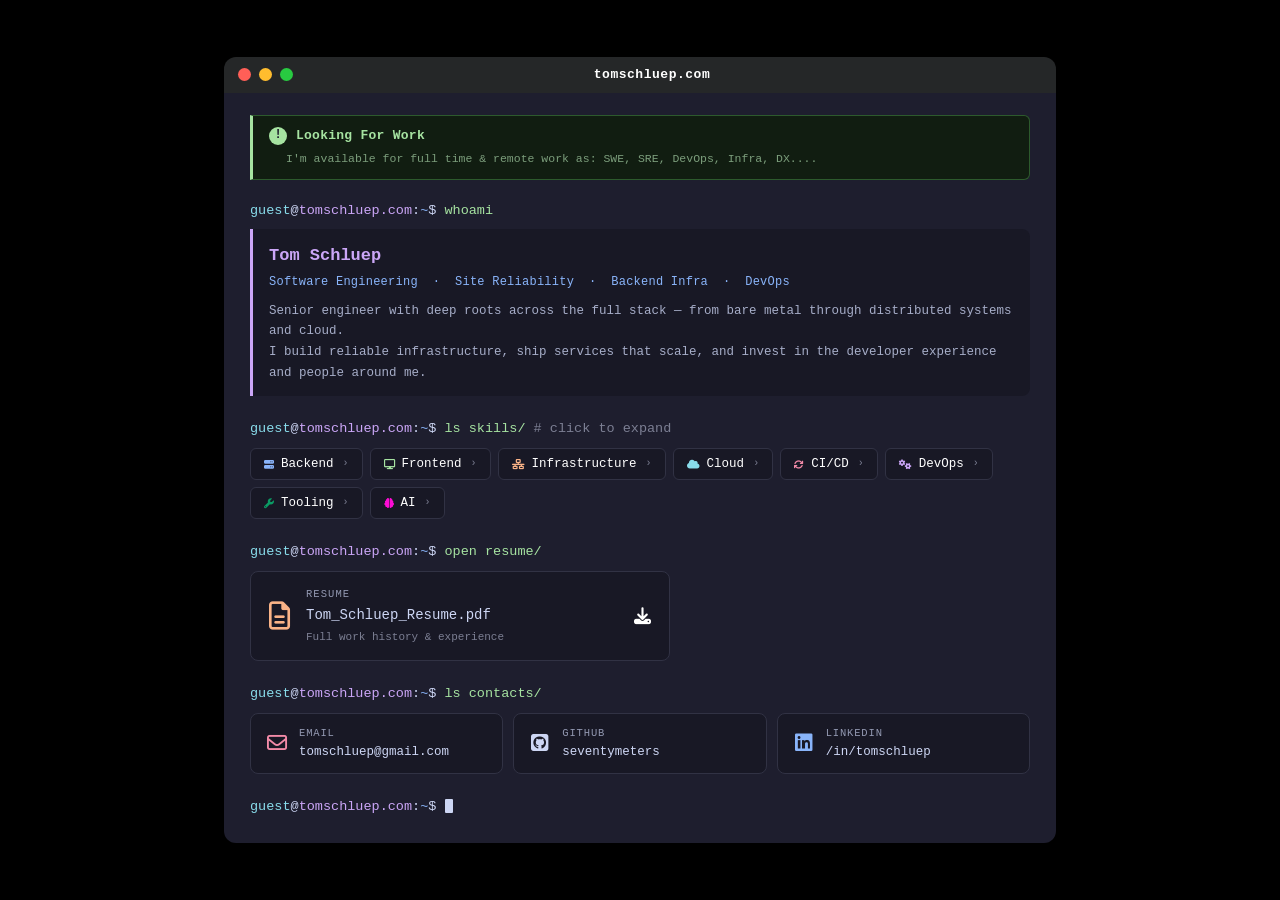
==== commit fcb46b25: "UI tweaks: ! badge, mobile banner text, tap to expand, backend infra label" ====
--- a/index.html
+++ b/index.html
@@ -32,8 +32,9 @@
     <!-- hire me banner -->
     <div class="hire-banner" id="hireBadge">
       <div class="hire-banner-top">
-        <span class="hire-dot"></span>
+        <span class="hire-dot">!</span>
         <span class="hire-title">Looking For Work</span>
+        <span class="hire-title-mobile">Tom is open to work!</span>
       </div>
       <div class="hire-banner-sub">I'm available for full time &amp; remote work as: SWE, SRE, DevOps, Infra, DX....</div>
     </div>
@@ -45,7 +46,7 @@
       </div>
       <div class="bio-block">
         <div class="bio-name">Tom Schluep</div>
-        <div class="bio-role">Software Engineering &nbsp;·&nbsp; Site Reliability &nbsp;·&nbsp; Developer Experience &nbsp;·&nbsp; DevOps </div>
+        <div class="bio-role">Software Engineering &nbsp;·&nbsp; Site Reliability &nbsp;·&nbsp; Backend Infra &nbsp;·&nbsp; DevOps</div>
         <div class="bio-desc">Senior engineer with deep roots across the full stack — from bare metal through distributed systems and cloud.</div>
         <div class="bio-desc"> I build reliable infrastructure, ship services that scale, and invest in the developer experience and people around me.</div>
       </div>
@@ -54,7 +55,7 @@
     <!-- skills -->
     <div class="section">
       <div class="prompt-line">
-        <span class="u">guest</span><span class="prompt-host">@<span class="h">tomschluep.com</span></span>:<span class="p">~</span>$ <span class="cmd">ls skills/</span> <span class="cmt"># click to expand</span>
+        <span class="u">guest</span><span class="prompt-host">@<span class="h">tomschluep.com</span></span>:<span class="p">~</span>$ <span class="cmd">ls skills/</span> <span class="cmt cmt-desktop"># click to expand</span><span class="cmt cmt-mobile"># tap to expand</span>
       </div>
       <div class="skill-categories">
         <div class="skill-cat" data-cat="backend" onclick="toggle(this)">
--- a/style.css
+++ b/style.css
@@ -228,6 +228,17 @@
   margin-bottom: 4px;
 }
 
+.hire-title-mobile {
+  display: none;
+  color: #a6e3a1;
+  font-size: 13px;
+  font-weight: bold;
+}
+
+.cmt-mobile {
+  display: none;
+}
+
 .hire-title {
   color: #a6e3a1;
   font-size: 13px;
@@ -242,10 +253,16 @@
 }
 
 .hire-dot {
-  width: 8px;
-  height: 8px;
+  width: 18px;
+  height: 18px;
   border-radius: 50%;
   background: #a6e3a1;
+  color: #1e1e2e;
+  font-size: 12px;
+  font-weight: bold;
+  display: flex;
+  align-items: center;
+  justify-content: center;
   flex-shrink: 0;
   animation: pulse 2s ease-in-out infinite;
 }
@@ -419,6 +436,12 @@
     display: none;
   }
 
+  .hire-title { display: none; }
+  .hire-title-mobile { display: inline; }
+
+  .cmt-desktop { display: none; }
+  .cmt-mobile { display: inline; }
+
   .resume-card {
     max-width: 100%;
   }
